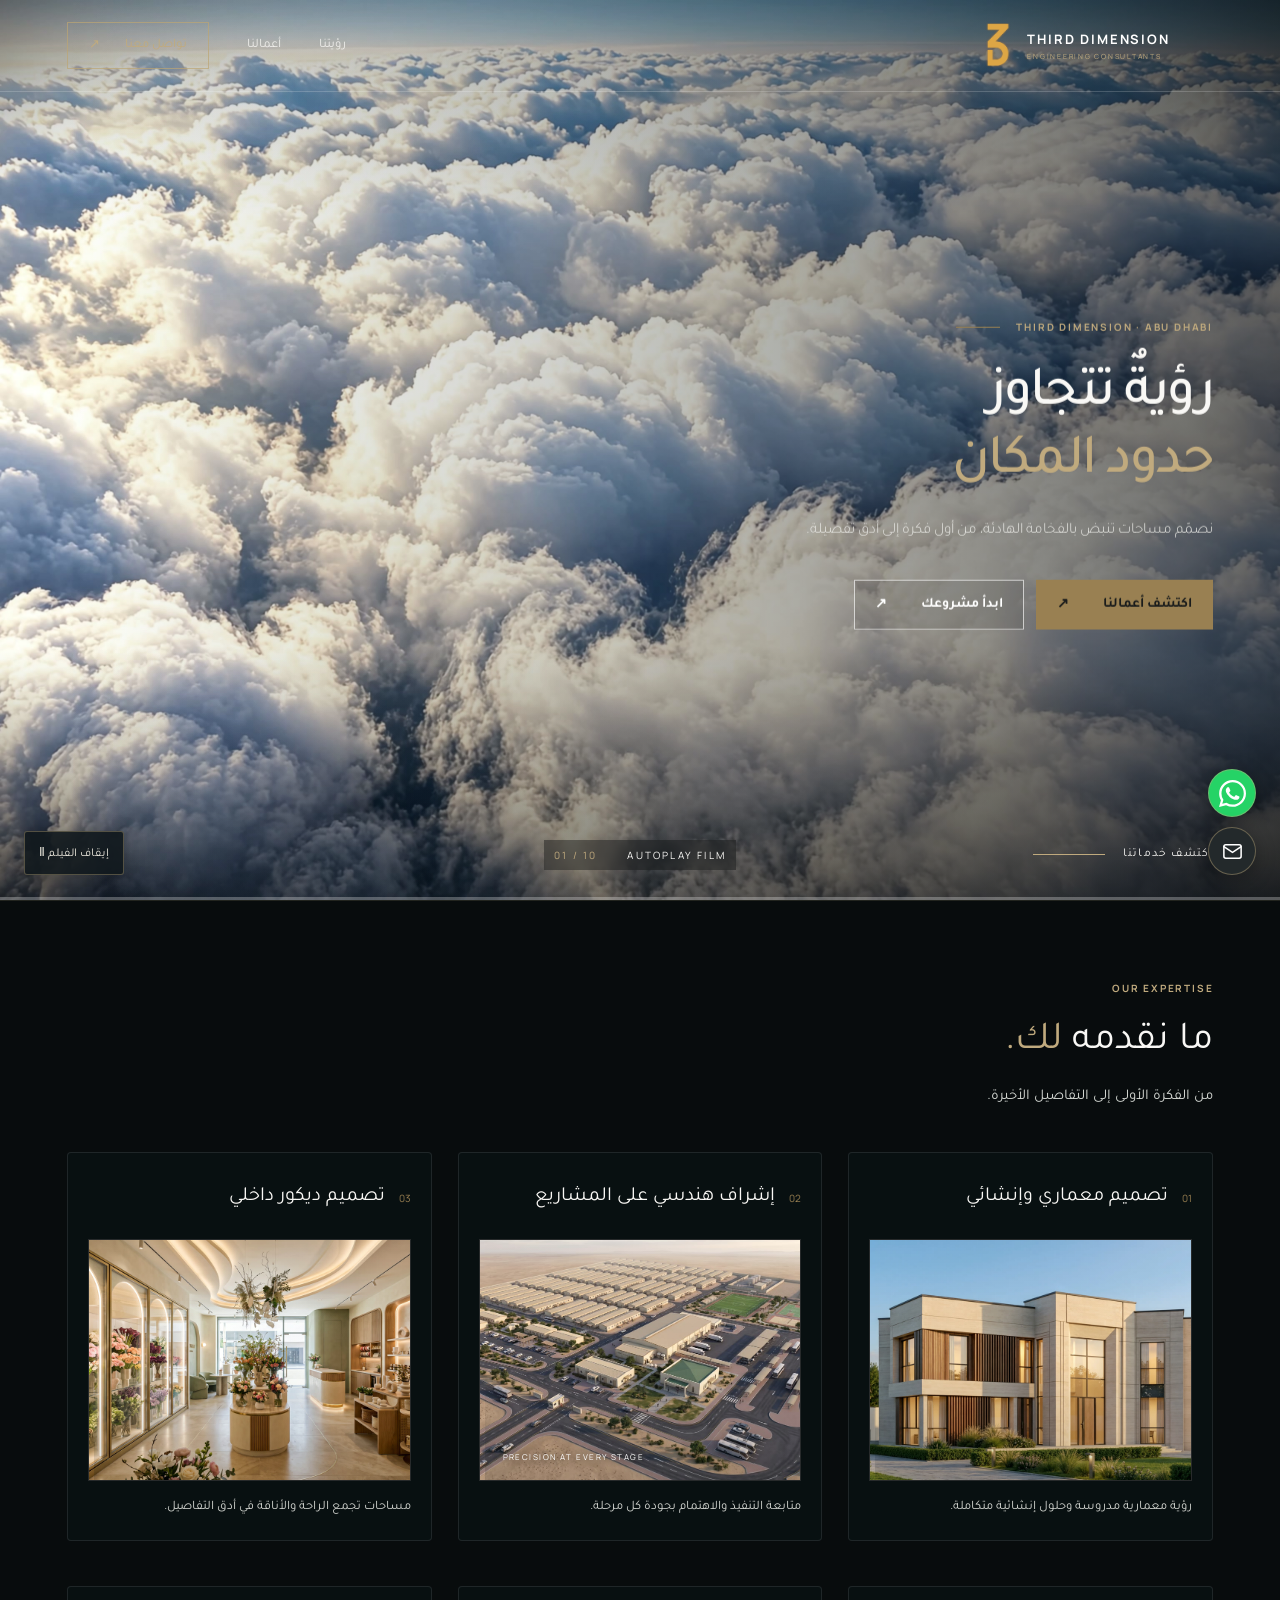
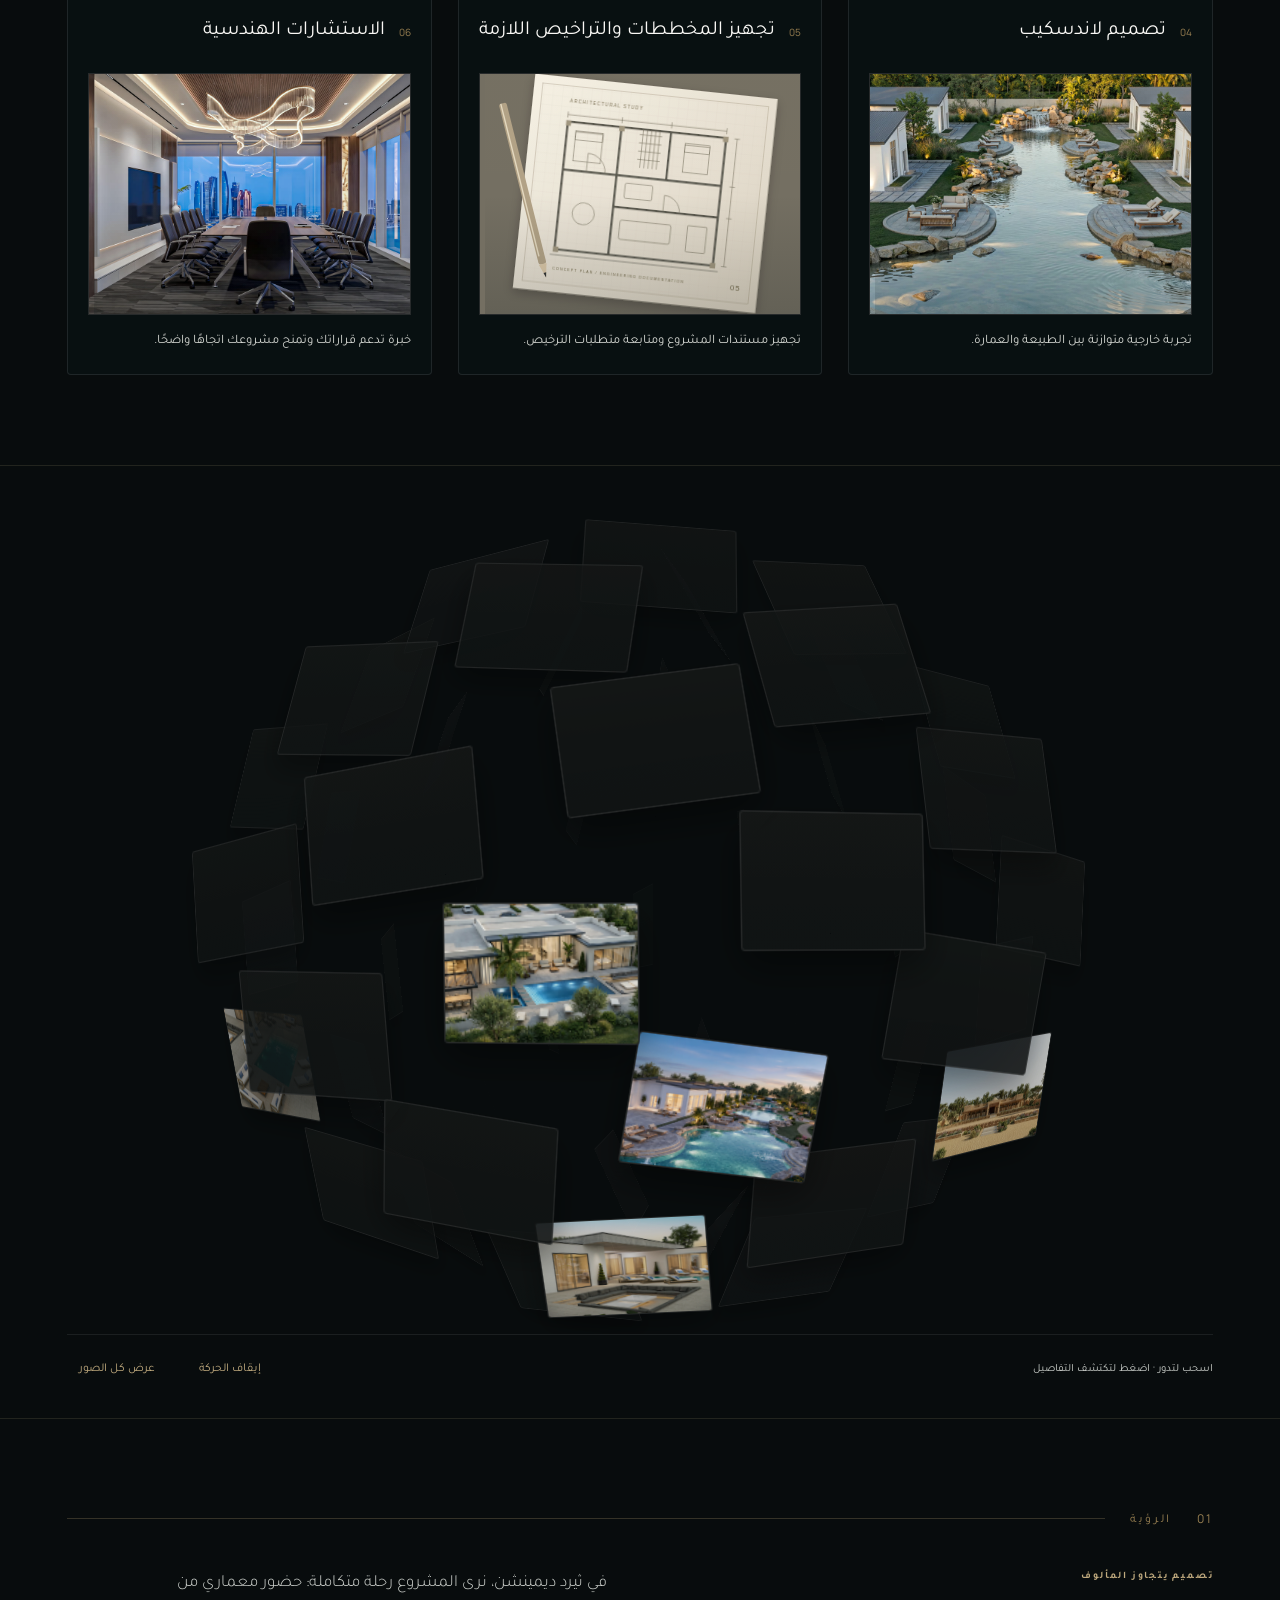
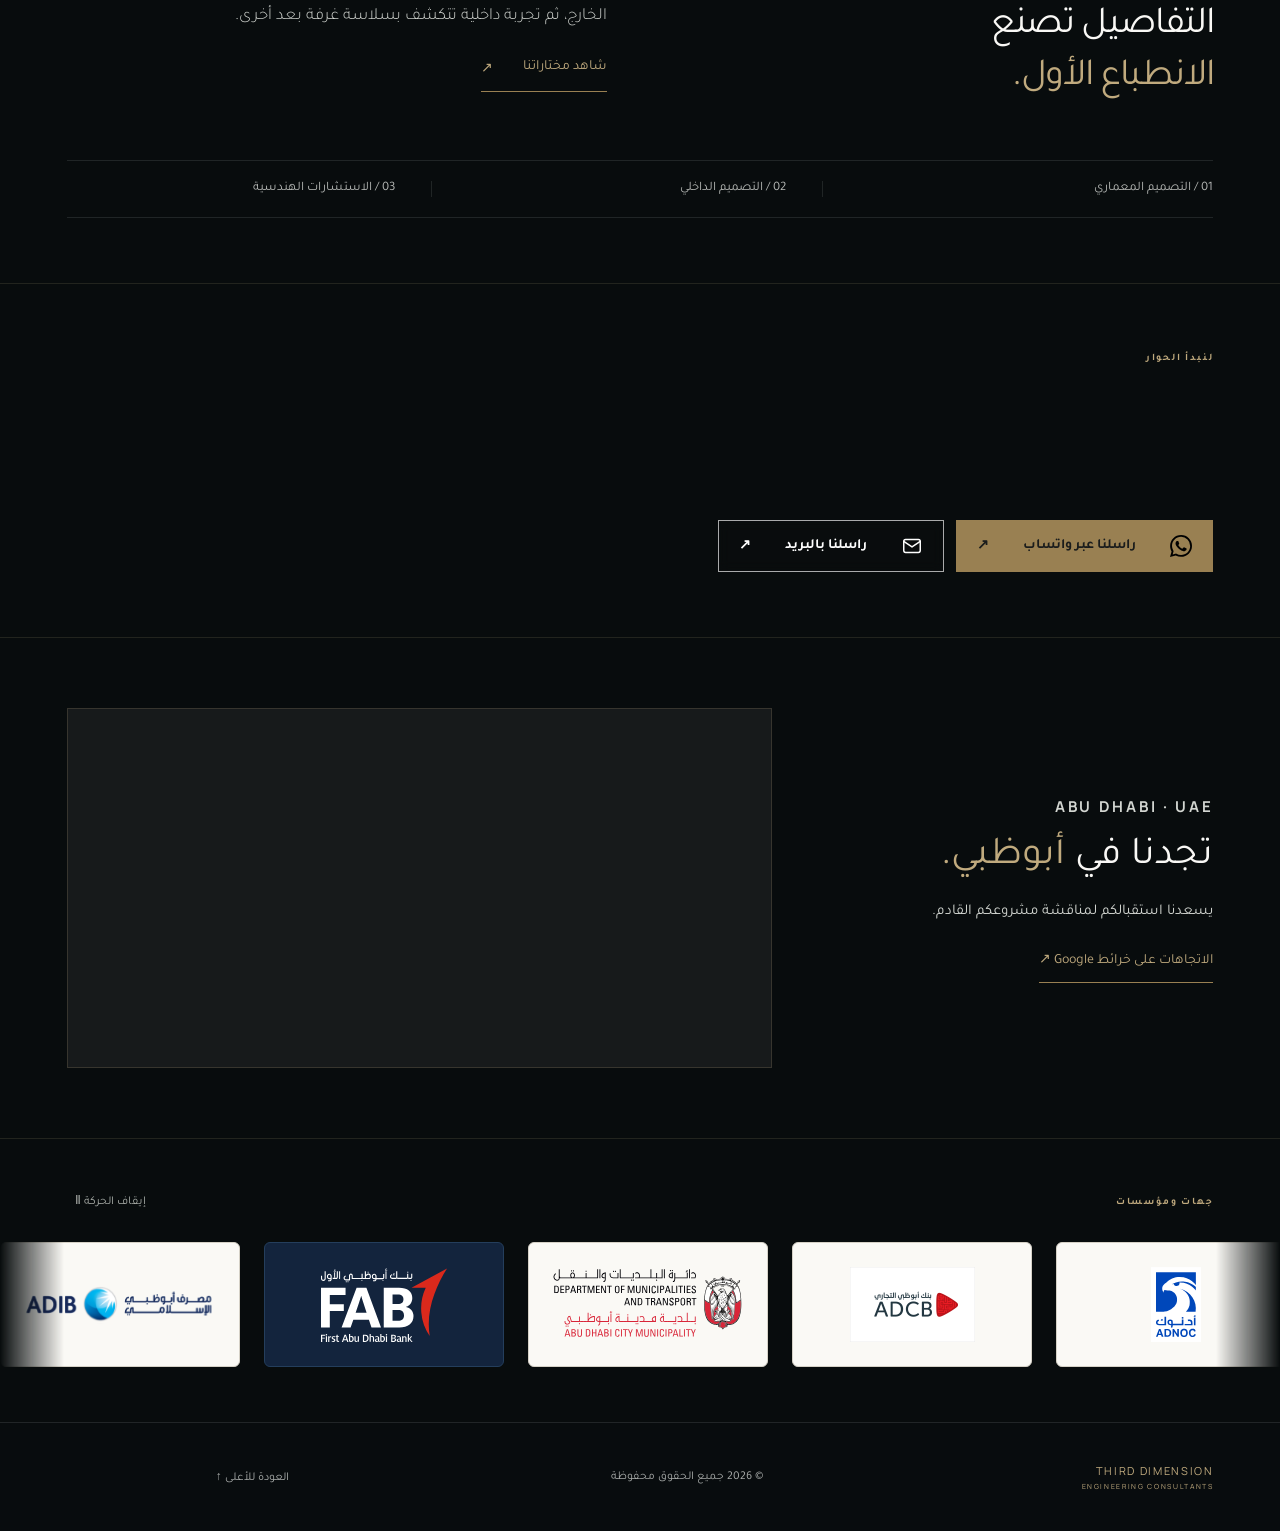
==== public/index.html @ 227a382b "Prepare original background video website for Render" ====
<!doctype html>
<html lang="ar" dir="rtl">
<head>
  <meta charset="utf-8">
  <meta name="viewport" content="width=device-width, initial-scale=1">
  <meta name="theme-color" content="#17191a">
  <meta name="description" content="ثيرد ديمينشن للاستشارات الهندسية — تصميم معماري وداخلي برؤية تصنع الفرق.">
  <title>Third Dimension | فيديو باك جراوند</title>
  <link rel="preload" as="image" href="assets/hero-original-start.jpg">
  <link rel="stylesheet" href="styles.css">
  <link rel="stylesheet" href="scroll-film.css">
  <link rel="stylesheet" href="refined-layout.css">
  <link rel="stylesheet" href="exterior-showcase.css">
  <link rel="stylesheet" href="mixed-showcase.css">
  <script defer src="background-film.js"></script>
  <script defer src="mixed-showcase.js"></script>
  <link rel="stylesheet" href="services-motion.css">
  <script defer src="page-motion.js"></script>
  <link rel="stylesheet" href="site-additions.css?v=20261002-2">
  <script defer src="site-ui.js?v=20261002-2"></script>
  <link rel="stylesheet" href="hero-autoplay.css">
  <link rel="stylesheet" href="background-film.css">
</head>
<body id="top">
  <a class="skip-link" href="#main">انتقل إلى المحتوى</a>
  <header class="site-header">
    <a class="brand" href="#top" aria-label="ثيرد ديمينشن — العودة للبداية">
      <img src="assets/logo.png" alt="" width="32" height="47">
      <span class="brand-copy"><strong>THIRD DIMENSION</strong><small>ENGINEERING CONSULTANTS</small></span>
    </a>
    <nav class="nav" aria-label="التنقل الرئيسي">
      <a href="#vision">رؤيتنا</a>
      <a href="#work">أعمالنا</a>
      <a class="nav-contact" href="#contact">تواصل معنا <span aria-hidden="true">↗</span></a>
    </nav>
    <button class="menu-toggle" type="button" aria-label="فتح القائمة" aria-expanded="false" aria-controls="mobile-nav"><span></span><span></span></button>
  </header>
  <nav class="mobile-nav" id="mobile-nav" aria-label="التنقل للهاتف" hidden>
    <a href="#vision">رؤيتنا</a><a href="#work">أعمالنا</a><a href="#contact">تواصل معنا</a>
  </nav>

  <main id="main">
    <section class="hero-journey" aria-labelledby="hero-title">
      <div class="hero-sticky">
        <div class="film-frame" aria-hidden="true">
          <video class="hero-video" muted playsinline autoplay loop preload="metadata" poster="assets/hero-original-start.jpg">
            <source src="assets/hero-mobile-fullhd.mp4" media="(max-width: 900px)" type="video/mp4">
            <source src="assets/hero-original-4k.mp4" type="video/mp4">
          </video>
          <div class="film-shade"></div>
          <div class="film-grain"></div>
        </div>

        <div class="hero-content">
          <div class="hero-eyebrow"><span class="gold-line"></span><span>THIRD DIMENSION · ABU DHABI</span></div>
          <h1 id="hero-title">رؤيةٌ تتجاوز<br><em>حدود المكان</em></h1>
          <p>نصمّم مساحات تنبض بالفخامة الهادئة، من أول فكرة إلى أدق تفصيلة.</p>
          <div class="hero-actions">
            <a class="button button-gold" href="#work">اكتشف أعمالنا <span aria-hidden="true">↗</span></a>
            <a class="button button-outline" href="#contact">ابدأ مشروعك <span aria-hidden="true">↗</span></a>
          </div>
        </div>

        <div class="hero-meta" aria-hidden="true"><span id="scene-count">01 / 10</span><span>AUTOPLAY FILM</span></div>
        <a class="scroll-cue" href="#services"><span>اكتشف خدماتنا</span><span class="scroll-line"></span></a>

        <div class="journey-caption" aria-hidden="true"><span class="caption-rule"></span><strong id="scene-title">فوق السحب</strong></div>
        <button class="film-toggle" type="button" aria-label="إيقاف فيلم الهيرو">إيقاف الفيلم Ⅱ</button><div class="scrub-progress" aria-hidden="true"><span class="scrub-progress-fill"></span></div>
      </div>
    </section>

    <section class="services-section section-shell" id="services" aria-labelledby="services-title">
      <div class="services-heading reveal"><p class="overline">OUR EXPERTISE</p><h2 id="services-title">ما نقدمه <em>لك.</em></h2><p>من الفكرة الأولى إلى التفاصيل الأخيرة.</p></div>
      <div class="services-grid">
        <article class="service-item reveal"><div class="service-label"><span>01</span><h3>تصميم معماري وإنشائي</h3></div><div class="service-image"><img src="assets/mixed/mixed-25.jpg" alt="تصميم معماري لفيلا بخطوط معاصرة" loading="lazy" decoding="async"></div><p>رؤية معمارية مدروسة وحلول إنشائية متكاملة.</p></article>
        <article class="service-item reveal"><div class="service-label"><span>02</span><h3>إشراف هندسي على المشاريع</h3></div><div class="service-image"><img src="assets/mixed/mixed-09.jpg" alt="منظور عام لمشروع معماري متكامل" loading="lazy" decoding="async"><span class="technical-caption">PRECISION AT EVERY STAGE</span></div><p>متابعة التنفيذ والاهتمام بجودة كل مرحلة.</p></article>
        <article class="service-item reveal"><div class="service-label"><span>03</span><h3>تصميم ديكور داخلي</h3></div><div class="service-image"><img src="assets/mixed/mixed-50.jpg" alt="تصميم داخلي راقٍ بإضاءة دافئة وتفاصيل متناسقة" loading="lazy" decoding="async"></div><p>مساحات تجمع الراحة والأناقة في أدق التفاصيل.</p></article>
        <article class="service-item reveal"><div class="service-label"><span>04</span><h3>تصميم لاندسكيب</h3></div><div class="service-image"><img src="assets/mixed/mixed-14.jpg" alt="لاندسكيب بحدائق وجلسات ومسطحات مائية" loading="lazy" decoding="async"></div><p>تجربة خارجية متوازنة بين الطبيعة والعمارة.</p></article>
        <article class="service-item reveal"><div class="service-label"><span>05</span><h3>تجهيز المخططات والتراخيص اللازمة</h3></div><div class="service-image"><img src="assets/services-plans.svg" alt="رسم توضيحي للمخططات المعمارية والتفاصيل الهندسية" loading="lazy" decoding="async"></div><p>تجهيز مستندات المشروع ومتابعة متطلبات الترخيص.</p></article>
        <article class="service-item reveal"><div class="service-label"><span>06</span><h3>الاستشارات الهندسية</h3></div><div class="service-image"><img src="assets/mixed/mixed-34.jpg" alt="قاعة اجتماعات بتصميم داخلي احترافي" loading="lazy" decoding="async"></div><p>خبرة تدعم قراراتك وتمنح مشروعك اتجاهًا واضحًا.</p></article>
      </div>
    </section>
    <section class="mixed-showcase" id="work" aria-label="مختارات من أعمالنا">
      <div class="mixed-top reveal"><span class="overline">SELECTED WORKS</span><span class="mixed-total">54 / من أعمالنا</span></div>
      <div class="mixed-stage" role="region" aria-label="معرض أعمال ثلاثي الأبعاد، اسحب للتدوير أو اختر صورة لتكبيرها" tabindex="0">
        <div class="mixed-cloud"></div>
      </div>
      <div class="mixed-bottom"><span>اسحب لتدور · اضغط لتكتشف التفاصيل</span><button class="mixed-pause" type="button">إيقاف الحركة</button><button class="mixed-mode" type="button" aria-pressed="false">عرض كل الصور</button></div>
    </section>
    <dialog class="exterior-lightbox mixed-lightbox" aria-label="عرض الصورة المختارة بالحجم الكامل"><button type="button" class="lightbox-close" aria-label="إغلاق الصورة">×</button><img alt=""><a target="_blank" rel="noopener" class="lightbox-original">فتح النسخة الأصلية ↗</a></dialog>
    <section class="vision-section section-shell" id="vision" aria-labelledby="vision-title">
      <div class="section-index"><span>01</span><span>الرؤية</span></div>
      <div class="vision-grid">
        <div class="vision-heading"><p class="overline">تصميم يتجاوز المألوف</p><h2 id="vision-title">التفاصيل تصنع<br><em>الانطباع الأول.</em></h2></div>
        <div class="vision-text"><p>في ثيرد ديمينشن، نرى المشروع رحلة متكاملة: حضور معماري من الخارج، ثم تجربة داخلية تتكشف بسلاسة غرفة بعد أخرى.</p><a class="text-link" href="#work">شاهد مختاراتنا <span aria-hidden="true">↗</span></a></div>
      </div>
      <div class="service-strip" aria-label="مجالات العمل"><span>01 / التصميم المعماري</span><span>02 / التصميم الداخلي</span><span>03 / الاستشارات الهندسية</span></div>
    </section>

<section class="contact-section section-shell" id="contact" aria-labelledby="contact-title">
      <div class="contact-orbit" aria-hidden="true"></div>
      <p class="overline">لنبدأ الحوار</p>
      <h2 id="contact-title">لديك رؤية؟<br><em>لنمنحها بُعدًا جديدًا.</em></h2>
      <p class="contact-description">اختر طريقة التواصل المناسبة، ولنبدأ الحديث عن مشروعك القادم.</p>
      <div class="contact-actions" id="contact-actions">
        <a class="button button-gold" href="https://wa.me/971561501168" target="_blank" rel="noopener noreferrer">راسلنا عبر واتساب <span aria-hidden="true">↗</span></a>
        <a class="button button-outline" href="mailto:3RDDIIMENSIIONENG23@GMAIIL.COM">راسلنا بالبريد <span aria-hidden="true">↗</span></a>
      </div>
    </section>
    <section class="location-section section-shell" id="location" aria-labelledby="location-title">
      <div class="location-copy reveal"><p class="overline">ABU DHABI · UAE</p><h2 id="location-title">تجدنا في <em>أبوظبي.</em></h2><p>يسعدنا استقبالكم لمناقشة مشروعكم القادم.</p><a class="text-link" href="https://www.google.com/maps/search/?api=1&amp;query=24.3174887%2C54.534155" target="_blank" rel="noopener">الاتجاهات على خرائط Google ↗</a></div>
      <div class="location-map reveal"><iframe title="موقعنا في أبوظبي — اللوكيشن المرسل" src="https://maps.google.com/maps?q=24.3174887,54.534155&amp;z=16&amp;output=embed" loading="lazy" referrerpolicy="no-referrer-when-downgrade" allowfullscreen></iframe></div>
    </section>
    <section class="institutions-section" id="institutions" aria-label="شعارات الجهات والمؤسسات">
      <div class="institutions-heading section-shell"><p class="overline">جهات ومؤسسات</p><button class="logos-toggle" type="button" aria-pressed="false">إيقاف الحركة Ⅱ</button></div>
      <div class="logos-window"><div class="logos-track">
        <ul class="logos-group" aria-label="الشعارات">
          <li><div class="logo-card"><img src="assets/logos/adib.svg" alt="مصرف أبوظبي الإسلامي — ADIB" loading="lazy"></div></li>
          <li><div class="logo-card logo-card--fab"><img src="assets/logos/fab.svg" alt="بنك أبوظبي الأول — FAB" loading="lazy"></div></li>
          <li><div class="logo-card"><img src="assets/logos/abu-dhabi-municipality.svg" alt="بلدية مدينة أبوظبي" loading="lazy"></div></li>
          <li><div class="logo-card"><img src="assets/logos/adcb.png" alt="بنك أبوظبي التجاري — ADCB" loading="lazy"></div></li>
          <li><div class="logo-card"><img src="assets/logos/adnoc-hq.svg" alt="أدنوك — ADNOC" loading="lazy"></div></li>
        </ul>
      </div></div>
    </section>
  </main>

  <aside class="quick-contact" aria-label="تواصل سريع">
    <a class="quick-whatsapp" href="https://wa.me/971561501168" target="_blank" rel="noopener noreferrer" aria-label="تواصل عبر واتساب" title="تواصل عبر واتساب"><img src="assets/icons/whatsapp.svg" alt="" width="24" height="24"></a>
    <a class="quick-email" href="mailto:3RDDIIMENSIIONENG23@GMAIIL.COM" aria-label="تواصل عبر البريد الإلكتروني" title="تواصل عبر البريد الإلكتروني"><img src="assets/icons/email.svg" alt="" width="24" height="24"></a>
  </aside>

  <footer class="site-footer"><span>THIRD DIMENSION <small>ENGINEERING CONSULTANTS</small></span><span>© <span id="year"></span> جميع الحقوق محفوظة</span><a href="#top">العودة للأعلى ↑</a></footer>
</body>
</html>
---- public/styles.css ----
@import url('https://fonts.googleapis.com/css2?family=Manrope:wght@400;500;600;700&family=Tajawal:wght@300;400;500;700&display=swap');
:root{--coal:#17191a;--coal-2:#222526;--cream:#f6f3ec;--white:#f9f8f5;--muted:#aeb0ae;--gold:#bca574;--gold-light:#dcc99c;--line:rgba(255,255,255,.16);--pad:clamp(22px,5.2vw,92px)}
*{box-sizing:border-box}html{scroll-behavior:smooth}body{margin:0;background:var(--coal);color:var(--white);font-family:Tajawal,"Segoe UI",sans-serif;overflow-x:hidden}button,a{font:inherit}a{color:inherit;text-decoration:none}button{cursor:pointer}img,video{display:block;max-width:100%}::selection{background:var(--gold);color:var(--coal)}.skip-link{position:fixed;top:-80px;right:20px;z-index:1000;background:var(--gold);color:var(--coal);padding:12px 20px}.skip-link:focus{top:15px}:focus-visible{outline:2px solid var(--gold-light);outline-offset:4px}
.site-header{position:fixed;z-index:50;top:0;left:0;width:100%;height:92px;padding:0 var(--pad);display:flex;align-items:center;justify-content:space-between;gap:40px;border-bottom:1px solid rgba(255,255,255,.18);transition:background .35s,height .35s,border .35s}.site-header.is-scrolled{height:76px;background:rgba(23,25,26,.94);backdrop-filter:blur(22px);border-color:var(--line)}.brand{display:flex;align-items:center;gap:13px;direction:ltr;min-width:230px}.brand img{width:31px;height:46px;object-fit:cover;mix-blend-mode:screen}.brand-copy{display:grid;gap:4px;color:#fff}.brand-copy strong{font-family:Manrope,sans-serif;font-size:13px;font-weight:700;letter-spacing:.14em}.brand-copy small{font-family:Manrope,sans-serif;font-size:7px;letter-spacing:.25em;color:var(--gold-light)}.nav{display:flex;align-items:center;gap:clamp(25px,3vw,57px);font-size:15px}.nav>a:not(.nav-contact){opacity:.84;transition:color .2s,opacity .2s}.nav>a:hover{color:var(--gold-light);opacity:1}.nav-contact{border:1px solid rgba(188,165,116,.7);padding:13px 21px;color:var(--gold-light);display:flex;gap:25px;align-items:center}.nav-contact:hover{background:var(--gold);color:var(--coal)}.menu-toggle,.mobile-nav{display:none}
.hero-journey{height:190svh;position:relative;background:var(--coal)}.hero-sticky{position:sticky;top:0;height:100svh;overflow:hidden;perspective:1400px;isolation:isolate}.film-frame{position:absolute;inset:0;overflow:hidden;z-index:-1;transform:translate3d(0,calc(var(--progress,0)*-22px),0) rotateX(calc(var(--progress,0)*5deg)) rotateY(calc(var(--progress,0)*-2deg)) scale(calc(1 - var(--progress,0)*.12));border:1px solid rgba(188,165,116,calc(var(--progress,0)*.35));box-shadow:0 35px 95px rgba(0,0,0,calc(var(--progress,0)*.45));transform-origin:50% 57%;will-change:transform}.hero-video{width:100%;height:100%;object-fit:cover;object-position:center}.film-shade{position:absolute;inset:0;background:linear-gradient(90deg,rgba(10,13,14,.32),rgba(10,13,14,.16) 42%,rgba(10,13,14,.72) 100%),linear-gradient(0deg,rgba(11,13,14,.78),transparent 24%,transparent 64%,rgba(11,13,14,.35));pointer-events:none}.film-grain{position:absolute;inset:0;opacity:.14;background-image:url("data:image/svg+xml,%3Csvg viewBox='0 0 180 180' xmlns='http://www.w3.org/2000/svg'%3E%3Cfilter id='n'%3E%3CfeTurbulence type='fractalNoise' baseFrequency='.85' numOctaves='3' stitchTiles='stitch'/%3E%3C/filter%3E%3Crect width='100%25' height='100%25' filter='url(%23n)' opacity='.25'/%3E%3C/svg%3E");pointer-events:none}.hero-content{position:absolute;z-index:2;top:50%;right:var(--pad);width:min(700px,57vw);transform:translateY(calc(-42% - var(--progress,0)*30px));opacity:calc(1 - var(--progress,0)*1.5);will-change:transform,opacity}.hero-eyebrow,.overline{font-family:Manrope,Tajawal,sans-serif;font-size:12px;font-weight:700;letter-spacing:.25em;color:var(--gold-light)}.hero-eyebrow{display:flex;align-items:center;gap:16px;direction:ltr;justify-content:flex-end}.gold-line{display:block;width:44px;height:1px;background:var(--gold)}h1,h2,h3,p{margin-top:0}.hero-content h1{font-size:clamp(58px,6.4vw,114px);line-height:1.12;letter-spacing:-.035em;font-weight:500;margin:29px 0 20px}.hero-content h1 em,.vision-section h2 em,.work-section h2 em,.contact-section h2 em{font-style:normal;color:var(--gold-light)}.hero-content>p{font-size:clamp(18px,1.55vw,25px);font-weight:300;line-height:1.7;max-width:610px;color:#e8e8e4;margin-bottom:36px}.hero-actions{display:flex;gap:12px;flex-wrap:wrap}.button{min-width:170px;display:inline-flex;align-items:center;justify-content:space-between;gap:34px;padding:17px 23px;border:1px solid transparent;font-size:16px;font-weight:700;transition:background .25s,color .25s,transform .25s,border-color .25s}.button:hover{transform:translateY(-3px)}.button-gold{background:var(--gold);color:#1a1c1c}.button-gold:hover{background:var(--gold-light)}.button-outline{border-color:rgba(255,255,255,.65);background:rgba(22,24,24,.1);color:#fff;backdrop-filter:blur(6px)}.button-outline:hover{border-color:var(--gold-light);color:var(--gold-light)}.hero-meta{position:absolute;left:var(--pad);bottom:42px;display:flex;align-items:center;gap:30px;direction:ltr;font-family:Manrope,sans-serif;font-size:10px;letter-spacing:.22em;opacity:calc(.7 - var(--progress,0)*.9)}.hero-meta span:first-child{color:var(--gold-light)}.scroll-cue{position:absolute;right:var(--pad);bottom:39px;display:flex;align-items:center;gap:18px;font-size:12px;letter-spacing:.1em;opacity:calc(.8 - var(--progress,0)*1.2)}.scroll-line{display:block;width:72px;height:1px;background:var(--gold-light);transform-origin:right;animation:linepulse 2s ease-in-out infinite}@keyframes linepulse{50%{transform:scaleX(.55)}}.journey-caption{position:absolute;bottom:8%;left:10%;display:flex;align-items:center;gap:20px;font-size:clamp(17px,2vw,27px);opacity:clamp(0,calc((var(--progress,0) - .55)*2.1),1);transform:translateY(calc((1 - var(--progress,0))*35px));color:var(--cream)}.journey-caption strong{font-weight:500;color:var(--gold-light)}.caption-rule{width:45px;height:1px;background:var(--gold)}
.section-shell{padding-right:var(--pad);padding-left:var(--pad)}.vision-section{padding-top:130px;padding-bottom:88px;position:relative;background:var(--coal)}.section-index{display:flex;gap:25px;align-items:center;color:var(--gold);font-family:Manrope,Tajawal,sans-serif;font-size:12px;letter-spacing:.2em}.section-index:after{content:"";height:1px;background:rgba(188,165,116,.25);flex:1}.vision-grid{display:grid;grid-template-columns:1.4fr 1fr;gap:clamp(60px,10vw,170px);align-items:end;padding:75px 0 120px}.vision-heading h2,.work-section h2,.contact-section h2{font-size:clamp(42px,5.1vw,84px);font-weight:400;line-height:1.22;letter-spacing:-.035em;margin:26px 0 0}.vision-text{max-width:470px}.vision-text p{font-size:clamp(19px,1.55vw,24px);line-height:1.9;color:#c6c8c6;font-weight:300}.text-link{display:inline-flex;gap:50px;color:var(--gold-light);border-bottom:1px solid var(--gold);padding-bottom:12px;margin-top:20px;font-size:17px}.service-strip{border-top:1px solid var(--line);border-bottom:1px solid var(--line);padding:28px 0;display:grid;grid-template-columns:repeat(3,1fr);gap:25px;color:#b6b8b5;font-size:15px}.service-strip span+span{border-right:1px solid var(--line);padding-right:36px}
.work-section{padding-top:130px;padding-bottom:140px;background:#1e2122}.section-heading{display:flex;justify-content:space-between;align-items:end;gap:40px;margin-bottom:56px}.section-number{font-size:13px;color:var(--gold);letter-spacing:.15em}.work-grid{display:grid;grid-template-columns:1.25fr 1fr;grid-template-rows:repeat(2,minmax(260px,28vw));gap:20px}.work-card{position:relative;overflow:hidden;background:#363b3b}.work-card-large{grid-row:span 2}.work-card img{width:100%;height:100%;object-fit:cover;transition:transform .8s cubic-bezier(.2,.7,.2,1),filter .5s;filter:saturate(.75)}.work-card:hover img{transform:scale(1.06);filter:saturate(1)}.work-card:after{content:"";position:absolute;inset:40% 0 0;background:linear-gradient(transparent,rgba(10,12,12,.75));pointer-events:none}.work-card-label{position:absolute;z-index:1;right:30px;left:30px;bottom:24px;display:flex;align-items:center;gap:20px;border-top:1px solid rgba(255,255,255,.45);padding-top:17px}.work-card-label span:first-child{color:var(--gold-light);font-family:Manrope,sans-serif;font-size:12px}.work-card-label h3{font-size:23px;font-weight:500;margin:0}.work-card-label span:last-child{margin-right:auto;font-size:20px;color:var(--gold-light)}
.contact-section{position:relative;overflow:hidden;min-height:650px;padding-top:155px;padding-bottom:170px;background:#242829;text-align:center;display:flex;flex-direction:column;align-items:center;justify-content:center}.contact-orbit{position:absolute;width:700px;height:700px;border:1px solid rgba(188,165,116,.12);border-radius:50%;left:50%;top:50%;transform:translate(-50%,-50%) rotateX(64deg);box-shadow:0 0 0 120px rgba(188,165,116,.025),0 0 0 260px rgba(188,165,116,.018);pointer-events:none}.contact-section>*:not(.contact-orbit){position:relative}.contact-section h2{margin:14px 0 25px}.contact-description{color:#c3c6c4;font-size:20px;line-height:1.6}.contact-actions{margin-top:25px;display:flex;flex-wrap:wrap;justify-content:center;gap:12px}.contact-actions .button{min-width:225px}.site-footer{min-height:110px;padding:32px var(--pad);display:flex;align-items:center;justify-content:space-between;gap:25px;color:#a9acaa;font-size:12px;border-top:1px solid var(--line)}.site-footer>span:first-child{font-family:Manrope,sans-serif;letter-spacing:.15em;color:var(--gold-light);font-size:11px}.site-footer small{font-size:7px;display:block;margin-top:4px}.site-footer a:hover{color:var(--gold-light)}
@media(max-width:900px){.site-header{height:76px}.nav{display:none}.menu-toggle{display:grid;gap:6px;background:none;border:0;padding:12px}.menu-toggle span{display:block;width:25px;height:1px;background:var(--gold-light)}.mobile-nav:not([hidden]){display:grid;position:fixed;z-index:49;top:76px;right:0;left:0;background:rgba(23,25,26,.98);padding:25px var(--pad) 32px;gap:20px;border-bottom:1px solid var(--line);font-size:20px}.hero-content{width:min(680px,85vw)}.vision-grid{gap:40px}.work-grid{grid-template-rows:repeat(2,minmax(220px,35vw))}}
@media(max-width:640px){:root{--pad:22px}.brand{min-width:0}.brand img{width:25px;height:38px}.brand-copy strong{font-size:9px}.brand-copy small{font-size:5px}.hero-journey{height:165svh}.hero-content{width:calc(100% - 44px);top:46%;transform:translateY(calc(-30% - var(--progress,0)*30px))}.hero-content h1{font-size:clamp(46px,12vw,68px);margin:23px 0 16px}.hero-content>p{font-size:18px;line-height:1.6;margin-bottom:25px}.hero-eyebrow{font-size:9px;letter-spacing:.14em}.hero-actions{gap:9px}.button{min-width:150px;flex:1;padding:15px;font-size:14px;gap:12px}.film-shade{background:linear-gradient(0deg,rgba(10,13,14,.85),rgba(10,13,14,.48) 55%,rgba(10,13,14,.5))}.film-frame{transform:translate3d(0,calc(var(--progress,0)*-12px),0) rotateX(calc(var(--progress,0)*4deg)) scale(calc(1 - var(--progress,0)*.07))}.hero-meta{display:none}.scroll-cue{bottom:25px;font-size:10px}.scroll-line{width:35px}.journey-caption{left:6%;bottom:13%;font-size:18px}.vision-section{padding-top:85px;padding-bottom:70px}.vision-grid{grid-template-columns:1fr;gap:20px;padding:55px 0 80px}.vision-heading h2,.work-section h2,.contact-section h2{font-size:clamp(40px,10vw,58px)}.vision-text p{font-size:19px}.service-strip{grid-template-columns:1fr;gap:0;padding:8px 0}.service-strip span{padding:17px 0}.service-strip span+span{border-right:0;border-top:1px solid var(--line);padding-right:0}.work-section{padding-top:90px;padding-bottom:100px}.section-heading{margin-bottom:34px}.section-number{display:none}.work-grid{display:grid;grid-template-columns:1fr;grid-template-rows:auto}.work-card,.work-card-large{height:380px;grid-row:auto}.work-card:not(.work-card-large){height:300px}.contact-section{min-height:600px;padding-top:110px;padding-bottom:115px}.contact-orbit{width:400px;height:400px}.contact-description{font-size:17px}.site-footer{flex-wrap:wrap;font-size:11px}.site-footer>span:first-child{width:100%}}
@media(prefers-reduced-motion:reduce){html{scroll-behavior:auto}*,*:before,*:after{animation-duration:.01ms!important;transition-duration:.01ms!important}.film-frame{transform:none!important}.hero-content,.hero-meta,.scroll-cue,.journey-caption{opacity:1!important;transform:none!important}.journey-caption{display:none}}
---- public/scroll-film.css ----
/* The film frame stays still; scrolling controls video time instead of 3D transforms. */
.hero-journey{height:900svh}
.hero-sticky{perspective:none}
.film-frame{transform:none;border:0;box-shadow:none;will-change:auto}
.film-shade{background:linear-gradient(90deg,transparent 5%,rgba(10,13,14,.18) 42%,rgba(10,13,14,.62)),linear-gradient(0deg,rgba(10,13,14,.4),transparent 28%,transparent 76%,rgba(10,13,14,.18));opacity:clamp(0,calc(1 - var(--progress,0)*7),1)}
.film-grain{display:none}
.hero-content{transform:translateY(-42%);opacity:clamp(0,calc(1 - var(--progress,0)*8),1)}
.hero-meta{opacity:1;background:rgba(18,20,21,.42);padding:8px 10px;backdrop-filter:blur(6px)}
.scroll-cue{opacity:clamp(0,calc(1 - var(--progress,0)*9),1)}
.scroll-line{animation:none}
.journey-caption{left:var(--pad);bottom:90px;gap:14px;opacity:clamp(0,calc((var(--progress,0) - .11)*12),1);transform:none;font-size:clamp(16px,1.7vw,24px);background:rgba(18,20,21,.48);padding:8px 12px;backdrop-filter:blur(6px)}
.scrub-progress{position:absolute;z-index:3;bottom:0;right:0;left:0;height:3px;background:rgba(255,255,255,.28)}
.scrub-progress-fill{display:block;width:100%;height:100%;background:var(--gold-light);transform:scaleX(0);transform-origin:right center;will-change:transform}
@media(max-width:640px){.hero-journey{height:900svh}.hero-content{transform:translateY(-30%)}.film-shade{background:linear-gradient(0deg,rgba(10,13,14,.62),rgba(10,13,14,.3) 55%,rgba(10,13,14,.32))}.journey-caption{left:var(--pad);bottom:76px;font-size:17px}}
@media(prefers-reduced-motion:reduce){.hero-journey{height:100svh}.hero-sticky{position:relative}.journey-caption,.scrub-progress{display:none}.hero-content{opacity:1!important}}
---- public/refined-layout.css ----
:root{--coal:#0b0d0e;--coal-2:#111415;--gold:#998052;--gold-light:#c0aa7e;--line:rgba(255,255,255,.1)}
.site-header.is-scrolled{background:rgba(11,13,14,.96)}
.nav{font-size:13px}.hero-content{width:min(560px,55vw)}
.hero-content h1{font-size:clamp(40px,4.4vw,70px);line-height:1.2}
.hero-content>p{font-size:clamp(15px,1.2vw,18px);max-width:460px}
.button{font-size:14px;padding:14px 20px;min-width:155px}
.hero-eyebrow,.overline{font-size:10px;letter-spacing:.18em}
.journey-caption{font-size:16px}
.vision-section{background:#0b0d0e;padding-top:90px;padding-bottom:65px}
.vision-grid{grid-template-columns:1fr 1.1fr;align-items:start;gap:9vw;padding:40px 0 55px}
.vision-heading h2,.work-section h2,.contact-section h2{font-size:clamp(28px,3vw,46px);line-height:1.35;margin-top:18px}
.vision-text p{font-size:17px;line-height:1.95;color:#b7b9b6}
.text-link{font-size:14px;margin-top:8px;gap:30px}
.service-strip{font-size:13px;padding:20px 0}
.work-section{background:#0b0d0e;padding-top:45px;padding-bottom:85px}
.section-heading{align-items:center;margin-bottom:35px}
.work-grid{display:flex;flex-direction:column;gap:0}
.work-card,.work-card-large{display:grid;grid-template-columns:1.65fr 1fr;align-items:center;gap:6vw;padding:35px 0;border-top:1px solid var(--line);background:transparent;overflow:visible;grid-row:auto;height:auto}
.work-card:nth-child(even){grid-template-columns:1fr 1.65fr}
.work-card:nth-child(even) img{grid-column:2;grid-row:1}
.work-card:nth-child(even) .work-card-label{grid-column:1;grid-row:1}
.work-card img{aspect-ratio:16/9;height:auto;filter:none;transition:opacity .3s}
.work-card:hover img{transform:none;filter:none;opacity:.94}
.work-card:after{display:none}
.work-card-label{position:static;display:grid;grid-template-columns:1fr auto;gap:16px;border:0;padding:0;color:#e4e4df}
.work-card-label span:first-child{grid-column:1/-1;font-size:11px;letter-spacing:.15em}
.work-card-label h3{font-size:26px;font-weight:400}
.work-card-label span:last-child{margin:0;font-size:20px}
.work-card-label p{grid-column:1/-1;grid-row:3;font-size:16px;line-height:1.9;color:#a8aca8;max-width:320px;margin:0}.work-card-label span:last-child{grid-column:2;grid-row:2}
.contact-section{background:#111415;text-align:right;align-items:flex-start;min-height:0;padding-top:65px;padding-bottom:65px;border-top:1px solid var(--line)}
.contact-orbit{display:none}.contact-section h2 br{display:none}.contact-section h2{font-size:clamp(26px,2.7vw,40px)}
.contact-description{font-size:16px;max-width:550px}.contact-actions{justify-content:flex-start;margin-top:14px}.contact-actions .button{min-width:190px}
.site-footer{background:#0b0d0e;min-height:90px}
.section-shell{scroll-margin-top:85px}.contact-section h2 em{margin-inline-start:.25em}
@media(max-width:900px){.hero-content{width:80vw}.mobile-nav:not([hidden]){background:#0b0d0e;font-size:16px}}
@media(max-width:640px){.hero-content{width:calc(100% - 44px)}.hero-content h1{font-size:38px}.hero-content>p{font-size:15px}.hero-eyebrow{font-size:8px}.button{font-size:13px;min-width:140px}.journey-caption{font-size:14px}.vision-section{padding-top:60px;padding-bottom:35px}.vision-grid{grid-template-columns:1fr;gap:25px;padding:30px 0}.vision-heading h2,.work-section h2{font-size:30px}.vision-text p{font-size:16px}.service-strip{padding:0}.service-strip span{padding:15px 0}.work-section{padding-top:35px;padding-bottom:50px}.work-card,.work-card-large,.work-card:nth-child(even){grid-template-columns:1fr;gap:22px;padding:25px 0;height:auto}.work-card:nth-child(even) img,.work-card:nth-child(even) .work-card-label{grid-column:auto;grid-row:auto}.work-card-label h3{font-size:22px}.contact-section{padding-top:45px;padding-bottom:45px}.contact-section h2{font-size:28px}.contact-description{font-size:15px}}
---- public/exterior-showcase.css ----
.exterior-showcase{background:#0b0d0e;padding-top:65px;padding-bottom:55px;overflow:hidden;scroll-margin-top:90px}
.showcase-heading{display:flex;justify-content:space-between;align-items:center;gap:20px;max-width:1400px;margin:auto}
.showcase-heading h2{font-size:clamp(28px,3vw,44px);font-weight:400;line-height:1.3;margin:14px 0 0}.showcase-heading em{font-style:normal;color:var(--gold-light)}.showcase-total{font-size:12px;color:#959b97}
.wheel-stage{position:relative;height:clamp(330px,42vw,610px);perspective:1400px;touch-action:pan-y;direction:ltr;margin:25px calc(-1 * var(--pad)) 0;overflow:hidden}
.wheel-track{position:absolute;inset:0;transform-style:preserve-3d}
.wheel-card{position:absolute;left:50%;top:50%;width:min(57vw,850px);height:78%;margin:0;border:1px solid rgba(192,170,126,.22);padding:0;border-radius:16px;overflow:hidden;background:#171a1b;box-shadow:0 18px 45px #0007;backface-visibility:hidden;transition:transform 900ms cubic-bezier(.77,0,.175,1),opacity 900ms cubic-bezier(.77,0,.175,1);cursor:pointer}
.wheel-card img{width:100%;height:100%;object-fit:contain;pointer-events:none;background:#101314}
.wheel-card:focus-visible{outline:2px solid var(--gold-light);outline-offset:4px}
.wheel-footer{max-width:1400px;margin:10px auto 0;display:flex;align-items:center;justify-content:space-between;gap:20px;border-top:1px solid var(--line);padding-top:22px;font-size:13px}
.wheel-navigation{display:flex;align-items:center;gap:22px;direction:rtl}.wheel-count{font-family:Manrope,sans-serif;font-size:11px;min-width:60px;text-align:center;color:var(--gold-light)}
.wheel-count{direction:ltr;unicode-bidi:isolate}
.wheel-footer button{color:#d8d8d2;background:none;border:0;padding:12px;cursor:pointer}.wheel-navigation button{border:1px solid var(--line);border-radius:50%;width:44px;height:44px;font-size:20px;display:grid;place-items:center;padding:0}.wheel-pause{color:#929992!important;font-size:12px}
.exterior-lightbox{padding:55px 20px 25px;border:1px solid var(--line);background:#0b0d0e;color:#e7e7e0;max-width:95vw;max-height:95svh;width:1200px;text-align:center}.exterior-lightbox::backdrop{background:#000d}.exterior-lightbox img{max-width:100%;max-height:76svh;margin:auto;object-fit:contain}.lightbox-close{position:absolute;top:8px;right:15px;border:0;background:none;color:white;font-size:30px;padding:5px 12px}.lightbox-original{display:inline-block;margin-top:15px;font-size:13px;color:var(--gold-light)}
@media(hover:hover) and (pointer:fine){.wheel-footer button:hover{color:var(--gold-light)}}
@media(max-width:640px){.exterior-showcase{padding-top:45px;padding-bottom:30px}.showcase-heading h2{font-size:28px}.showcase-heading{align-items:end}.showcase-total{font-size:10px;max-width:85px}.wheel-stage{height:350px;perspective:800px;margin-top:15px}.wheel-card{width:76vw;height:78%;border-radius:12px}.wheel-footer{gap:5px;flex-wrap:wrap;padding-top:15px}.wheel-navigation{gap:10px}.wheel-open{font-size:12px}.wheel-pause{flex-basis:100%;text-align:center}}
@media(prefers-reduced-motion:reduce){.wheel-card{transition:opacity 150ms ease;transform:none}}
---- public/mixed-showcase.css ----
.mixed-showcase{background:#060707;color:#e8e6df;overflow:hidden;padding:35px var(--pad) 30px;border-top:1px solid #ffffff10;scroll-margin-top:75px}
.mixed-top,.mixed-bottom{display:flex;align-items:center;justify-content:space-between;gap:20px;max-width:1400px;margin:auto;font-size:11px;color:#959b97}.mixed-top .overline{margin:0;font-size:10px;letter-spacing:.15em}.mixed-total{white-space:nowrap}
.mixed-stage{position:relative;height:clamp(590px,64vw,850px);margin:0 calc(-1 * var(--pad));perspective:1300px;touch-action:pan-y;direction:ltr;cursor:grab;overflow:hidden}.mixed-stage:active{cursor:grabbing}.mixed-cloud{position:absolute;inset:0;transform-style:preserve-3d}
.mixed-card{position:absolute;left:50%;top:50%;width:clamp(95px,11vw,170px);aspect-ratio:1.4;padding:0;border:1px solid #ffffff18;background:#101313;overflow:hidden;cursor:pointer;box-shadow:0 12px 30px #0007;border-radius:3px}.mixed-card img{width:100%;height:100%;object-fit:cover;pointer-events:none;display:block}.mixed-card:focus-visible{outline:2px solid #c0aa7e;outline-offset:4px}
.mixed-caption{position:absolute;top:50%;left:50%;transform:translate(-50%,-50%);width:max-content;max-width:90%;text-align:center;direction:rtl;pointer-events:none;z-index:100;background:radial-gradient(ellipse,#060707ed,transparent 78%);padding:32px 45px;text-shadow:0 3px 16px #000}.mixed-caption h2{font-size:clamp(30px,4.1vw,60px);font-weight:400;line-height:1.4;margin:0}.mixed-caption em{font-style:normal;color:#c0aa7e}.mixed-caption p{font-size:12px;margin:12px 0 0;color:#b9bbb4}
.mixed-bottom{border-top:1px solid #ffffff14;padding-top:15px}.mixed-bottom button{background:none;border:0;color:#c0aa7e;padding:12px;cursor:pointer;font-size:12px}.mixed-bottom span{margin-inline-end:auto}
.mixed-showcase.is-grid .mixed-stage{height:auto;min-height:0;overflow:visible;margin:30px 0;perspective:none;cursor:default}.mixed-showcase.is-grid .mixed-cloud{position:relative;display:grid;grid-template-columns:repeat(4,1fr);gap:15px;transform-style:flat}.mixed-showcase.is-grid .mixed-card{position:relative;inset:auto;width:100%;transform:none!important;opacity:1!important;pointer-events:auto!important;aspect-ratio:1.4}.mixed-showcase.is-grid .mixed-caption{position:relative;inset:auto;transform:none;margin:auto;padding:15px;grid-column:1/-1}.mixed-showcase.is-grid .mixed-pause{display:none}
@media(max-width:640px){.mixed-showcase{padding-top:28px}.mixed-stage{height:620px;perspective:900px}.mixed-top .overline{font-size:8px;max-width:170px;line-height:1.8}.mixed-caption{padding:25px 10px}.mixed-caption h2{font-size:33px}.mixed-bottom{flex-wrap:wrap;gap:0;justify-content:center}.mixed-bottom span{flex-basis:100%;margin:0;text-align:center;font-size:10px}.mixed-showcase.is-grid .mixed-cloud{grid-template-columns:repeat(2,1fr);gap:10px}}
---- public/services-motion.css ----
:root{--ease-out:cubic-bezier(.23,1,.32,1);--ease-in-out:cubic-bezier(.77,0,.175,1)}
.services-section{padding-top:80px;padding-bottom:90px;background:#0b0d0e}.services-heading{display:flex;flex-direction:column;align-items:flex-start;margin-bottom:42px}.services-heading h2,.location-copy h2{font-size:clamp(30px,3.1vw,46px);font-weight:400;line-height:1.4;margin:10px 0 12px}.services-heading em,.location-copy em{font-style:normal;color:var(--gold-light)}.services-heading>p:last-child,.location-copy>p{font-size:15px;color:#a9ada8;line-height:1.8;margin:0}
.services-grid{display:grid;grid-template-columns:repeat(3,minmax(0,1fr));gap:45px 26px}.service-item{min-width:0}.service-label{display:flex;align-items:center;gap:14px;margin-bottom:16px;min-height:50px}.service-label>span{font-family:Manrope,sans-serif;font-size:10px;color:#998052}.service-label h3{font-size:20px;line-height:1.55;font-weight:400;margin:0}.service-image{position:relative;aspect-ratio:4/3;overflow:hidden;background:#171a1b;border:1px solid #ffffff12}.service-image img{width:100%;height:100%;object-fit:cover;transform:scale(1.035);transition:transform 900ms var(--ease-out);filter:saturate(.94) contrast(1.025)}.service-image:after{content:'';position:absolute;inset:0;pointer-events:none;background:linear-gradient(180deg,#bfa87505 0%,transparent 50%,#06101126 100%)}.service-item>p{font-size:13px;color:#a9ada8;line-height:1.85;margin:15px 0 0}.technical-caption{position:absolute;bottom:18px;left:18px;z-index:1;font-family:Manrope,sans-serif;font-size:8px;letter-spacing:.18em;color:#fff;text-shadow:0 1px 8px #000}
.location-section{background:#0b0d0e;padding-top:70px;padding-bottom:70px;display:grid;grid-template-columns:.8fr 1.5fr;gap:65px;align-items:center;border-top:1px solid var(--line)}.location-copy .text-link{margin-top:25px;color:var(--gold-light)}.location-map{height:360px;background:#171a1b;border:1px solid #c0aa7e30;overflow:hidden}.location-map iframe{width:100%;height:100%;border:0;display:block}
.motion-ready .reveal{opacity:0;transform:translate3d(0,20px,0);transition:opacity 650ms var(--ease-out),transform 650ms var(--ease-out)}.motion-ready .reveal.is-visible{opacity:1;transform:translate3d(0,0,0)}.motion-ready .service-item.reveal:nth-child(3n+2){transition-delay:50ms}.motion-ready .service-item.reveal:nth-child(3n+3){transition-delay:100ms}
.mixed-card img{filter:saturate(.94) contrast(1.025);transition:transform 650ms var(--ease-out)}.mixed-card:after{content:'';position:absolute;inset:0;background:linear-gradient(180deg,#bfa87504,transparent 55%,#0610111c);pointer-events:none}
@media(hover:hover) and (pointer:fine){.service-item:hover .service-image img{transform:scale(1.065)}.mixed-card:hover img{transform:scale(1.035)}}
@media(max-width:960px){.services-grid{grid-template-columns:repeat(2,minmax(0,1fr))}.location-section{gap:30px;grid-template-columns:1fr 1.3fr}}
@media(max-width:640px){.services-section{padding-top:50px;padding-bottom:55px}.services-heading{margin-bottom:30px}.services-grid{grid-template-columns:1fr;gap:30px}.service-label{min-height:0;margin-bottom:12px}.service-label h3{font-size:20px}.service-image{aspect-ratio:3/2}.location-section{grid-template-columns:1fr;gap:25px;padding-top:45px;padding-bottom:45px}.location-map{height:320px}.motion-ready .service-item.reveal{transition-delay:0ms}}
@media(prefers-reduced-motion:reduce){.motion-ready .reveal{opacity:1;transform:none;transition:none}.service-image img,.mixed-card:hover img{transform:none!important;transition:none}}
.service-item.is-visible .service-image img{transform:scale(1)} @media(hover:hover) and (pointer:fine){.service-item.is-visible:hover .service-image img{transform:scale(1.04)}} @media(prefers-reduced-motion:reduce){.service-item.is-visible:hover .service-image img{transform:none}}
---- public/site-additions.css ----
/* Original palette, with unmodified full-color brand marks on ivory cards. */
.institutions-section{padding:46px 0 55px;background:#0b0d0e;border-top:1px solid var(--line);overflow:hidden}
.institutions-heading{display:flex;justify-content:space-between;align-items:center;margin-bottom:25px}.institutions-heading .overline{margin:0}.logos-toggle{border:0;background:none;color:#a9ada8;font:12px Tajawal,sans-serif;cursor:pointer;padding:8px}
.logos-window{overflow:hidden;direction:ltr;mask-image:linear-gradient(90deg,transparent,#000 5%,#000 95%,transparent)}.logos-track{display:flex;width:max-content;animation:logos-pass 38s linear infinite;will-change:transform}.logos-group{display:flex;gap:24px;list-style:none;margin:0;padding:0 24px 0 0;flex-shrink:0}.logo-card{display:grid;place-items:center;width:240px;height:125px;background:#faf9f5;border:1px solid #d5d1c6;border-radius:6px;padding:23px 24px}.logo-card img{width:100%;height:100%;object-fit:contain}.logos-group li:last-child img{width:74px}.institutions-section.is-paused .logos-track,.institutions-section.is-offscreen .logos-track,.institutions-section.is-hidden .logos-track{animation-play-state:paused}
.quick-contact{position:fixed;right:24px;bottom:25px;z-index:45;display:flex;flex-direction:column;gap:10px}.quick-contact a{width:48px;height:48px;border-radius:50%;display:grid;place-items:center;border:1px solid #c0aa7e70;box-shadow:0 5px 20px #0005;transition:transform 180ms var(--ease-out),background 180ms ease}.quick-whatsapp{background:#1d6c48}.quick-email{background:#23292b}.quick-contact img{width:23px;height:23px}.contact-actions .contact-icon{width:22px;height:22px;object-fit:contain;flex:none}.button-gold .contact-icon{filter:brightness(0)}
.site-footer a[href="#top"]{position:relative;z-index:2;display:inline-flex;align-items:center;min-height:44px;padding:8px 4px}
.logo-card--fab{background:#13243d;border-color:#243e5c}
.logo-card{display:flex;align-items:center;justify-content:center;overflow:hidden}.logo-card img{height:75px;max-width:100%;flex-shrink:1}
@keyframes logos-pass{to{transform:translateX(-50%)}}
@media(hover:hover) and (pointer:fine){.logos-window:hover .logos-track{animation-play-state:paused}.quick-contact a:hover{transform:translateY(-3px);background:#405145}}
@media(max-width:640px){.institutions-section{padding-block:30px 40px}.logo-card{width:190px;height:105px;padding:20px}.logos-group{gap:16px;padding-right:16px}.quick-contact{right:15px;bottom:18px;gap:8px}.quick-contact a{width:43px;height:43px}.site-footer{padding-bottom:85px}}
@media(prefers-reduced-motion:reduce){.logos-track{animation:none;will-change:auto}.logos-window{overflow-x:auto;mask-image:none;padding-inline:var(--pad)}.logos-group[aria-hidden=true]{display:none}.quick-contact a{transition:none}}
@media(max-width:640px){.logo-card img{height:65px}}
---- public/hero-autoplay.css ----
.hero-journey{height:100svh}.hero-sticky{position:relative}.hero-content,.film-shade{transition:opacity 250ms var(--ease-out)}.scroll-cue{opacity:1}.film-toggle{position:absolute;z-index:4;bottom:30px;left:var(--pad);padding:9px 14px;background:#121415aa;border:1px solid #c0aa7e60;color:#ece8dd;font:12px Tajawal,sans-serif;border-radius:3px;cursor:pointer}.journey-caption{bottom:88px}.hero-meta{bottom:30px;left:50%;transform:translateX(-50%)}
@media(max-width:640px){.hero-journey{height:100svh}.film-toggle{left:22px;bottom:25px;padding:8px 11px;font-size:11px}.scroll-cue{right:22px;bottom:28px}.journey-caption{bottom:80px}}
@media(prefers-reduced-motion:reduce){.hero-journey{height:100svh}.hero-content,.film-shade{transition:none}.hero-content{transform:translateY(-42%)!important}.film-shade{opacity:1}.journey-caption{display:none}}
---- public/background-film.css ----
/* One continuous film: hero first, then a fixed backdrop behind normal sections. */
body{background:#0b0d0e;isolation:isolate}
body>.film-frame{position:fixed;inset:0;z-index:0;transform:none!important;pointer-events:none;border:0;box-shadow:none}
body>.film-frame:after{content:'';position:absolute;inset:0;background:#060a0c;opacity:0;transition:opacity 250ms var(--ease-out)}
body.is-background-film>.film-frame:after{opacity:.42}
main{position:relative;z-index:1;pointer-events:none}
main>section,main>dialog{pointer-events:auto}
.hero-journey,.hero-sticky{background:transparent;isolation:auto}
.services-section,.vision-section,.contact-section,.location-section,.institutions-section,.mixed-showcase{background:rgba(8,13,15,.72);border-top:1px solid #c0aa7e25}
.services-section{margin-top:0}
.service-item{background:rgba(11,18,20,.72);padding:20px;border:1px solid #ffffff18;border-radius:4px}
.service-item>p,.services-heading>p:last-child,.vision-text p,.contact-description,.location-copy>p{color:#d3d6d1}
.mixed-top,.mixed-bottom{color:#ced1cc}
.mixed-stage{background:transparent}
.site-footer{position:relative;z-index:1;background:rgba(8,13,15,.88)}
body>.film-toggle{position:fixed;z-index:46;left:24px;bottom:25px;min-height:44px;background:#11191de8;box-shadow:0 4px 20px #0004}
.site-header.is-scrolled{backdrop-filter:none;background:#0b1115ed}
.hero-meta{left:50%;bottom:30px}
.site-footer a[href="#top"]{margin-inline-end:145px}
@media(max-width:640px){body>.film-toggle{left:15px;bottom:18px;font-size:10px;padding:8px 10px}.service-item{padding:16px}.site-footer a[href="#top"]{margin-inline-end:0}.site-footer{padding-bottom:95px}.hero-meta{display:none}}
@media(prefers-reduced-motion:reduce){body>.film-frame:after{transition:none}}
.quick-whatsapp{background:#25d366;border-color:#ffffff75}
.quick-contact .quick-whatsapp img{width:27px;height:27px}
@media(hover:hover) and (pointer:fine){.quick-contact .quick-whatsapp:hover{background:#1fb65a}}
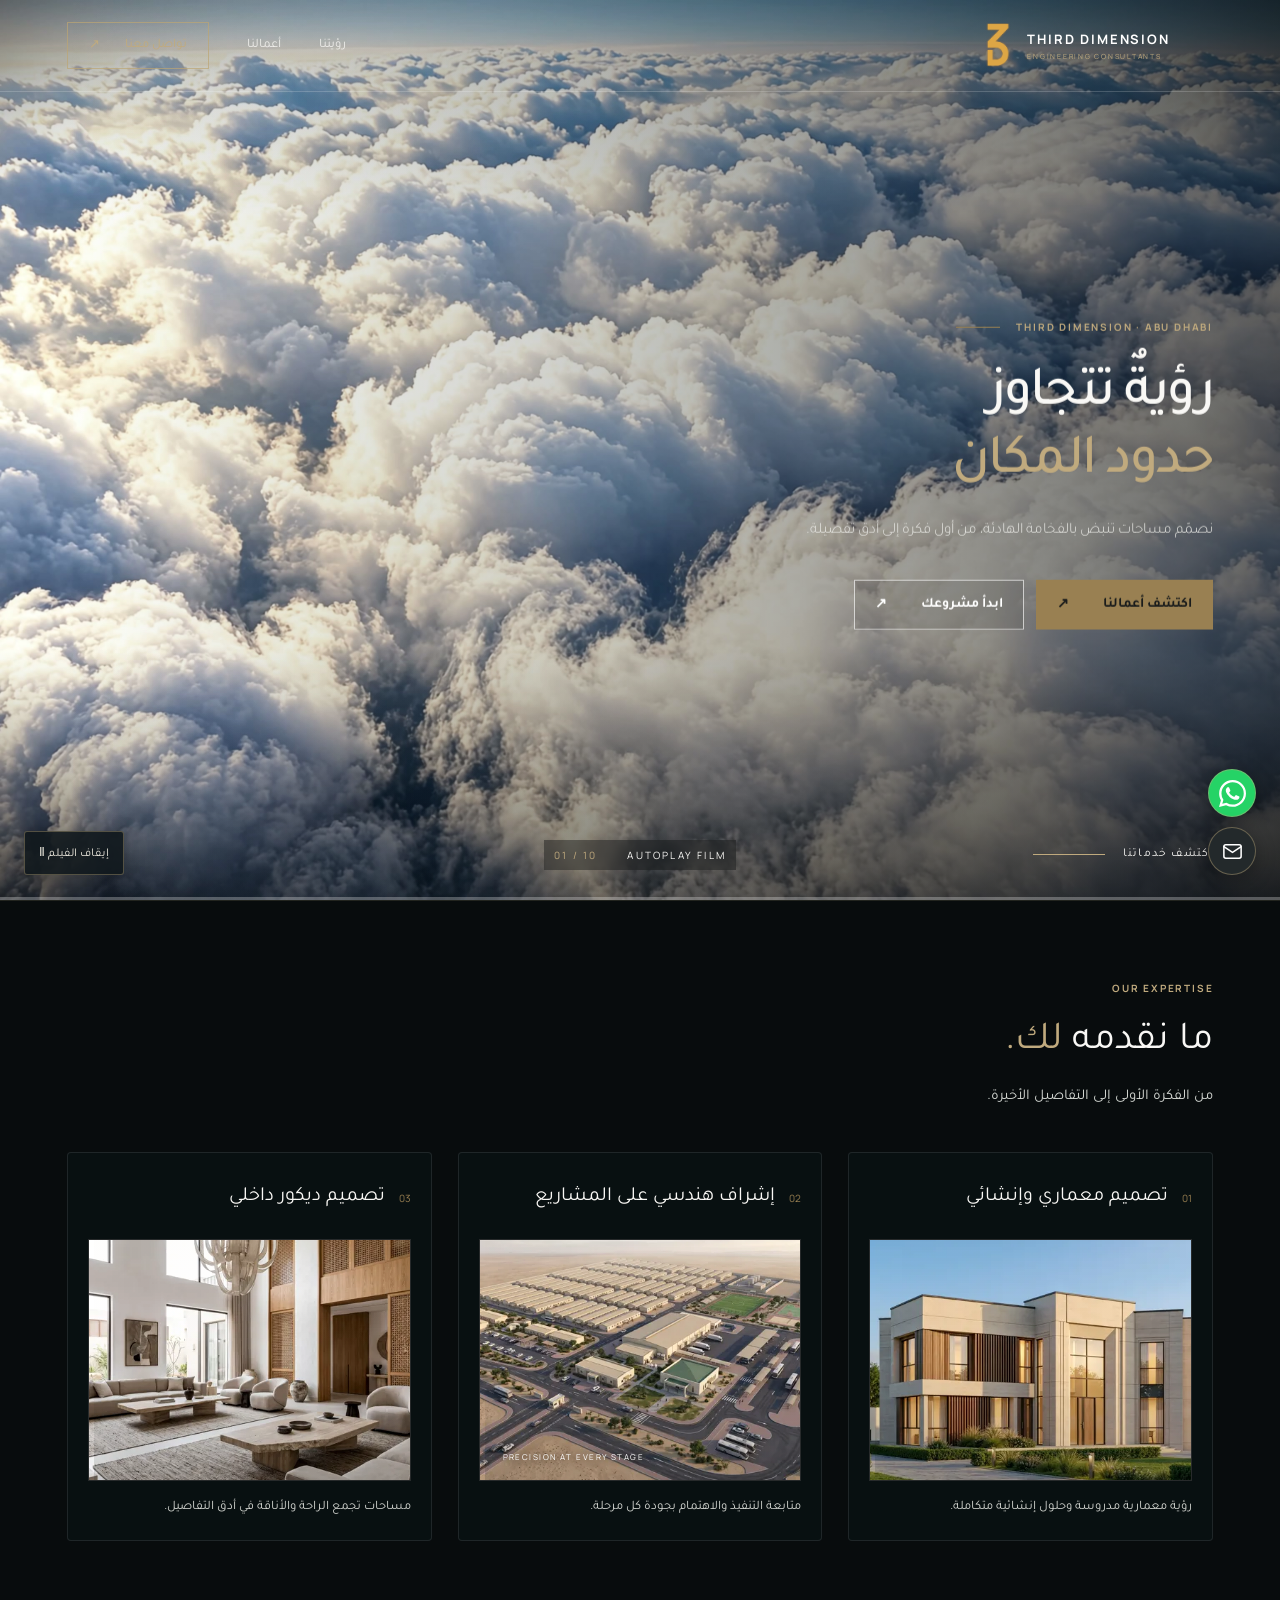
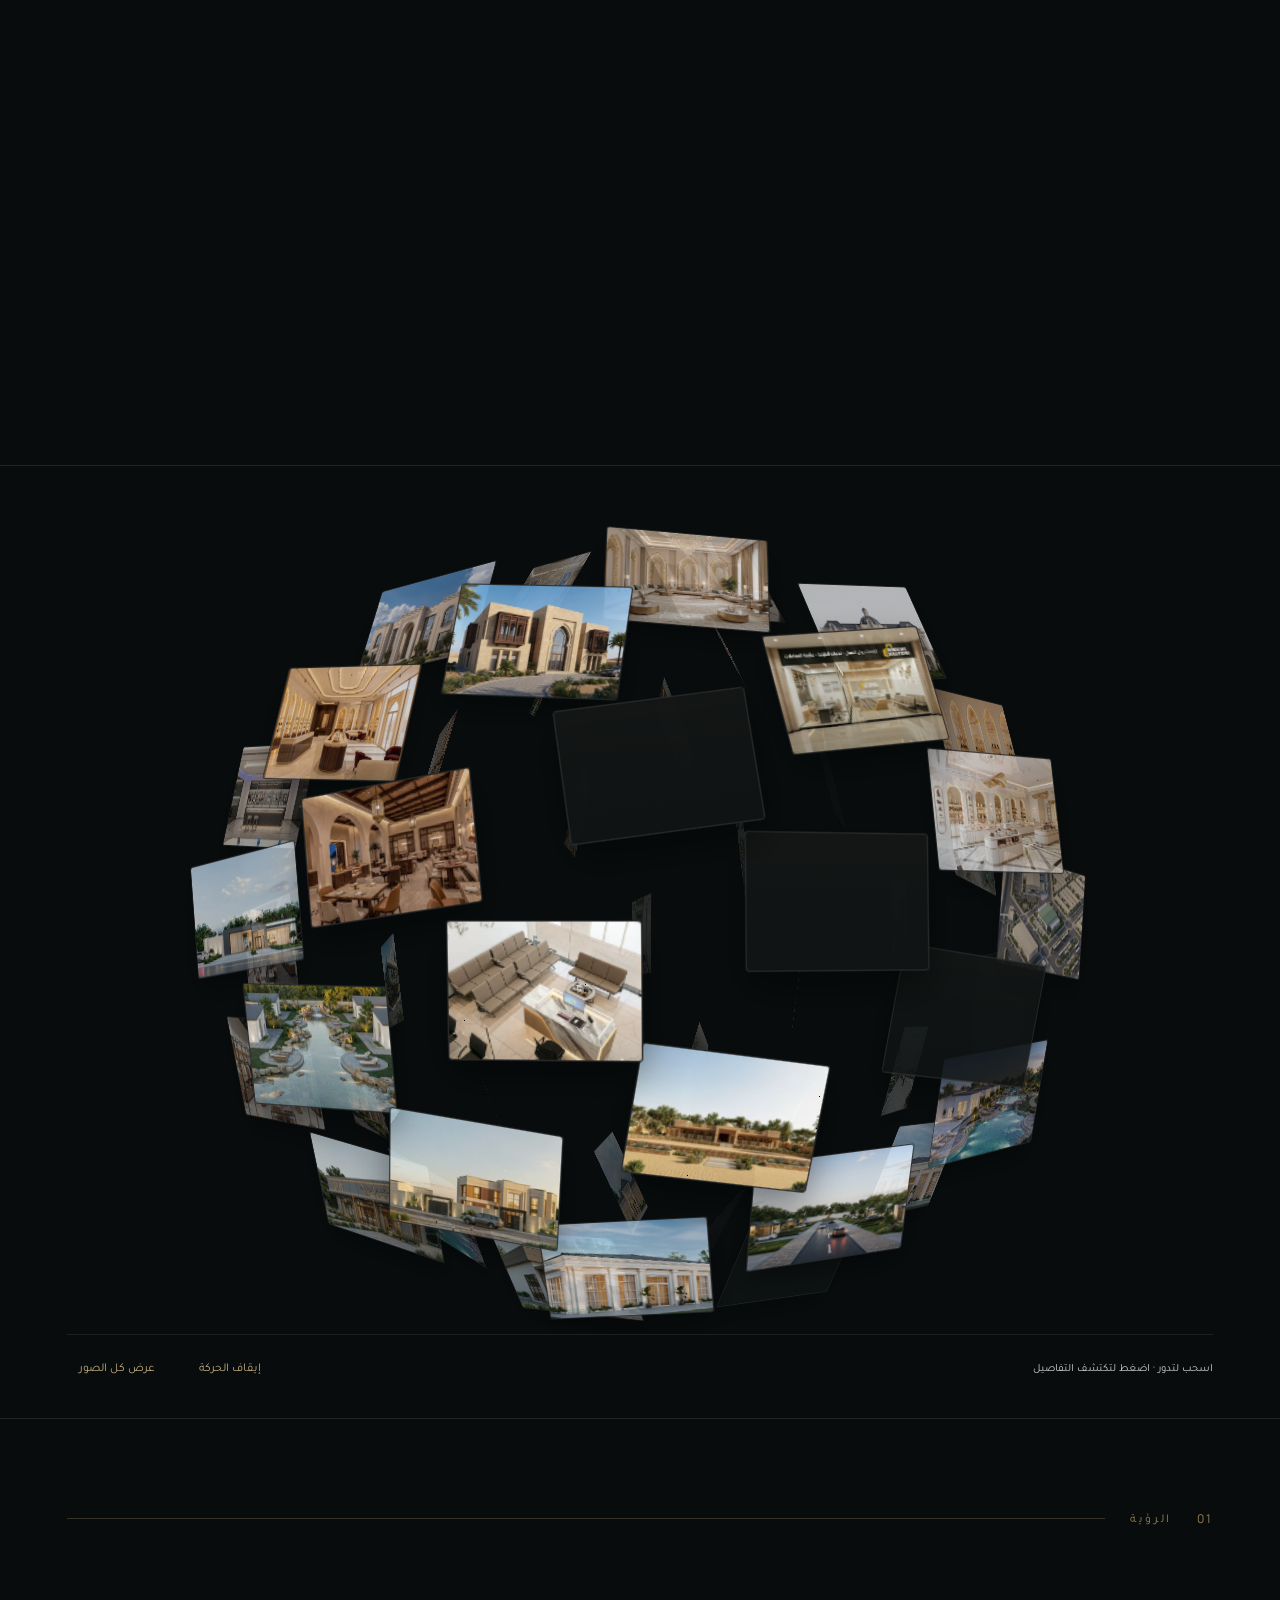
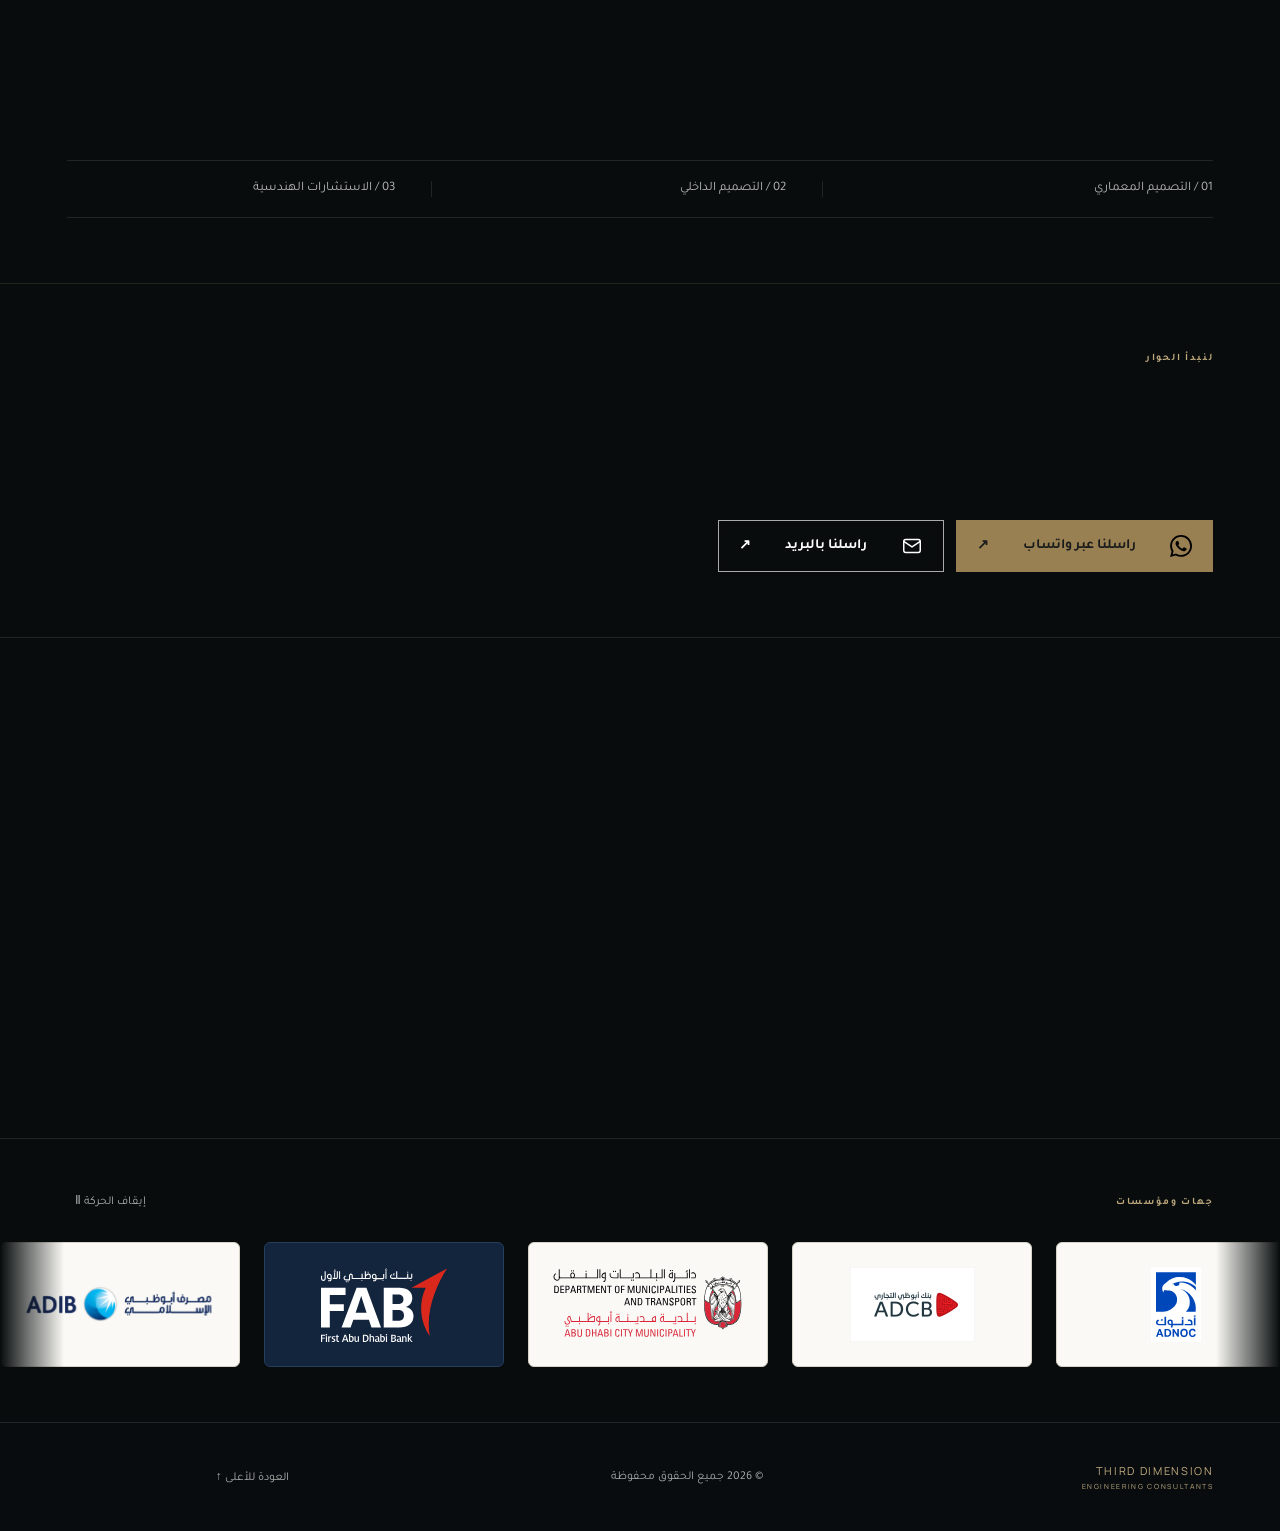
==== commit 2c104d1c: "Update both galleries with optimized WebP images" ====
--- a/public/index.html
+++ b/public/index.html
@@ -13,7 +13,7 @@
   <link rel="stylesheet" href="exterior-showcase.css">
   <link rel="stylesheet" href="mixed-showcase.css">
   <script defer src="background-film.js"></script>
-  <script defer src="mixed-showcase.js"></script>
+  <script defer src="mixed-showcase.js?v=gallery-webp-20261003"></script>
   <link rel="stylesheet" href="services-motion.css">
   <script defer src="page-motion.js"></script>
   <link rel="stylesheet" href="site-additions.css?v=20261002-2">
@@ -72,16 +72,16 @@
     <section class="services-section section-shell" id="services" aria-labelledby="services-title">
       <div class="services-heading reveal"><p class="overline">OUR EXPERTISE</p><h2 id="services-title">ما نقدمه <em>لك.</em></h2><p>من الفكرة الأولى إلى التفاصيل الأخيرة.</p></div>
       <div class="services-grid">
-        <article class="service-item reveal"><div class="service-label"><span>01</span><h3>تصميم معماري وإنشائي</h3></div><div class="service-image"><img src="assets/mixed/mixed-25.jpg" alt="تصميم معماري لفيلا بخطوط معاصرة" loading="lazy" decoding="async"></div><p>رؤية معمارية مدروسة وحلول إنشائية متكاملة.</p></article>
-        <article class="service-item reveal"><div class="service-label"><span>02</span><h3>إشراف هندسي على المشاريع</h3></div><div class="service-image"><img src="assets/mixed/mixed-09.jpg" alt="منظور عام لمشروع معماري متكامل" loading="lazy" decoding="async"><span class="technical-caption">PRECISION AT EVERY STAGE</span></div><p>متابعة التنفيذ والاهتمام بجودة كل مرحلة.</p></article>
-        <article class="service-item reveal"><div class="service-label"><span>03</span><h3>تصميم ديكور داخلي</h3></div><div class="service-image"><img src="assets/mixed/mixed-50.jpg" alt="تصميم داخلي راقٍ بإضاءة دافئة وتفاصيل متناسقة" loading="lazy" decoding="async"></div><p>مساحات تجمع الراحة والأناقة في أدق التفاصيل.</p></article>
-        <article class="service-item reveal"><div class="service-label"><span>04</span><h3>تصميم لاندسكيب</h3></div><div class="service-image"><img src="assets/mixed/mixed-14.jpg" alt="لاندسكيب بحدائق وجلسات ومسطحات مائية" loading="lazy" decoding="async"></div><p>تجربة خارجية متوازنة بين الطبيعة والعمارة.</p></article>
+        <article class="service-item reveal"><div class="service-label"><span>01</span><h3>تصميم معماري وإنشائي</h3></div><div class="service-image"><img src="assets/mixed/work-013.webp" alt="تصميم معماري لفيلا بخطوط معاصرة" loading="lazy" decoding="async"></div><p>رؤية معمارية مدروسة وحلول إنشائية متكاملة.</p></article>
+        <article class="service-item reveal"><div class="service-label"><span>02</span><h3>إشراف هندسي على المشاريع</h3></div><div class="service-image"><img src="assets/mixed/work-011.webp" alt="منظور عام لمشروع معماري متكامل" loading="lazy" decoding="async"><span class="technical-caption">PRECISION AT EVERY STAGE</span></div><p>متابعة التنفيذ والاهتمام بجودة كل مرحلة.</p></article>
+        <article class="service-item reveal"><div class="service-label"><span>03</span><h3>تصميم ديكور داخلي</h3></div><div class="service-image"><img src="assets/mixed/work-056.webp" alt="تصميم داخلي راقٍ بإضاءة دافئة وتفاصيل متناسقة" loading="lazy" decoding="async"></div><p>مساحات تجمع الراحة والأناقة في أدق التفاصيل.</p></article>
+        <article class="service-item reveal"><div class="service-label"><span>04</span><h3>تصميم لاندسكيب</h3></div><div class="service-image"><img src="assets/mixed/work-017.webp" alt="لاندسكيب بحدائق وجلسات ومسطحات مائية" loading="lazy" decoding="async"></div><p>تجربة خارجية متوازنة بين الطبيعة والعمارة.</p></article>
         <article class="service-item reveal"><div class="service-label"><span>05</span><h3>تجهيز المخططات والتراخيص اللازمة</h3></div><div class="service-image"><img src="assets/services-plans.svg" alt="رسم توضيحي للمخططات المعمارية والتفاصيل الهندسية" loading="lazy" decoding="async"></div><p>تجهيز مستندات المشروع ومتابعة متطلبات الترخيص.</p></article>
-        <article class="service-item reveal"><div class="service-label"><span>06</span><h3>الاستشارات الهندسية</h3></div><div class="service-image"><img src="assets/mixed/mixed-34.jpg" alt="قاعة اجتماعات بتصميم داخلي احترافي" loading="lazy" decoding="async"></div><p>خبرة تدعم قراراتك وتمنح مشروعك اتجاهًا واضحًا.</p></article>
+        <article class="service-item reveal"><div class="service-label"><span>06</span><h3>الاستشارات الهندسية</h3></div><div class="service-image"><img src="assets/mixed/work-027.webp" alt="قاعة اجتماعات بتصميم داخلي احترافي" loading="lazy" decoding="async"></div><p>خبرة تدعم قراراتك وتمنح مشروعك اتجاهًا واضحًا.</p></article>
       </div>
     </section>
     <section class="mixed-showcase" id="work" aria-label="مختارات من أعمالنا">
-      <div class="mixed-top reveal"><span class="overline">SELECTED WORKS</span><span class="mixed-total">54 / من أعمالنا</span></div>
+      <div class="mixed-top reveal"><span class="overline">SELECTED WORKS</span><span class="mixed-total">56 / من أعمالنا</span></div>
       <div class="mixed-stage" role="region" aria-label="معرض أعمال ثلاثي الأبعاد، اسحب للتدوير أو اختر صورة لتكبيرها" tabindex="0">
         <div class="mixed-cloud"></div>
       </div>
